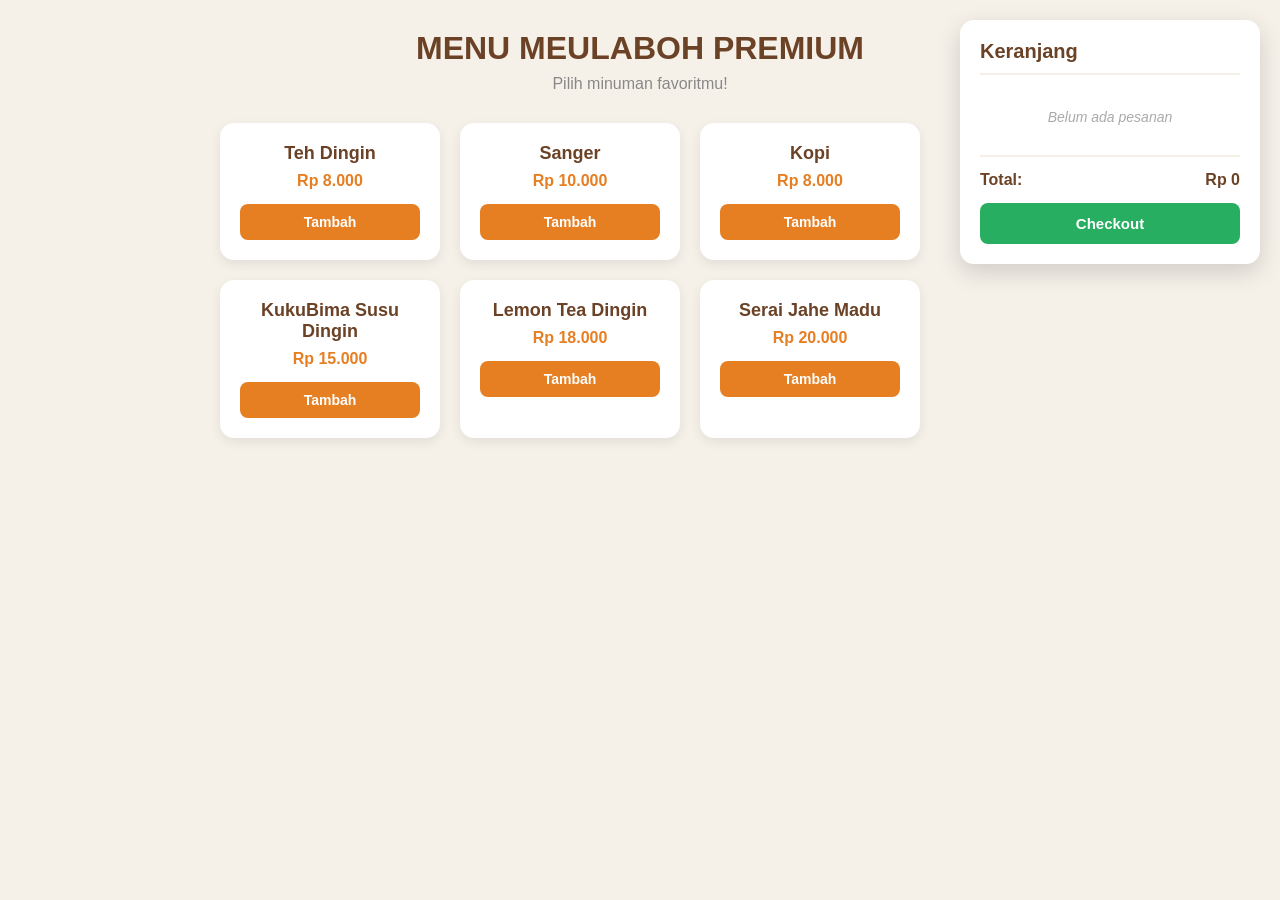
==== index.html @ e0122289 "Update menu title and structure in index.html" ====
<!doctype html>
<html lang="en">
  <head>
    <meta charset="UTF-8" />
    <meta name="viewport" content="width=device-width, initial-scale=1.0" />
    <link rel="stylesheet" href="style.css" />
    <title>Beranda Pemesanan</title>
  </head>
  <body>
    <h1>MENU MEULABOH PREMIUM</h1>
    <p>Pilih minuman favoritmu!</p>

    <!-- Ini kotak besar buat semua minuman -->
    <div id="daftar-menu">
      <!-- Minuman 1 -->
      <div class="kartu-minuman" data-nama="Teh Dingin" data-harga="8000">
        <h3>Teh Dingin</h3>
        <p>Rp 8.000</p>
        <button class="tombol-tambah">Tambah</button>
      </div>

      <!-- Minuman 2 -->
      <div class="kartu-minuman" data-nama="sanger" data-harga="10000">
        <h3>Sanger</h3>
        <p>Rp 10.000</p>
        <button class="tombol-tambah">Tambah</button>
      </div>

      <!-- Minuman 3 -->
      <div class="kartu-minuman" data-nama="Kopi" data-harga="8000">
        <h3>Kopi</h3>
        <p>Rp 8.000</p>
        <button class="tombol-tambah">Tambah</button>
      </div>

      <!-- Minuman 4 -->
      <div
        class="kartu-minuman"
        data-nama="KukuBima Susu Dingin"
        data-harga="15000"
      >
        <h3>KukuBima Susu Dingin</h3>
        <p>Rp 15.000</p>
        <button class="tombol-tambah">Tambah</button>
      </div>

      <!-- Minuman 5 -->
      <div
        class="kartu-minuman"
        data-nama="Lemon Tea Dingin"
        data-harga="18000"
      >
        <h3>Lemon Tea Dingin</h3>
        <p>Rp 18.000</p>
        <button class="tombol-tambah">Tambah</button>
      </div>

      <!-- Minuman 6 -->
      <div class="kartu-minuman" data-nama="Serai Jahe Madu" data-harga="20000">
        <h3>Serai Jahe Madu</h3>
        <p>Rp 20.000</p>
        <button class="tombol-tambah">Tambah</button>
      </div>
    </div>

    <div id="keranjang">
      <h2>Keranjang</h2>
      <div id="isi-keranjang">
        <p class="kosong">Belum ada pesanan</p>
      </div>
      <div id="total-baris">
        <strong>Total:</strong>
        <strong id="total-harga">Rp 0</strong>
      </div>
      <button id="tombol-checkout">Checkout</button>
    </div>

    <!-- ====== MODAL FORM PEMESAN ====== -->
    <div id="modal-pemesan" class="modal-sembunyi">
      <div class="modal-box">
        <h2>📋 Data Pemesan</h2>

        <label>Nama</label>
        <input type="text" id="input-nama" placeholder="Nama kamu" />

        <label>No Meja / Alamat</label>
        <input
          type="text"
          id="input-alamat"
          placeholder="Contoh: Meja 5 / Jl. Merdeka No. 10"
        />

        <label>Catatan (opsional)</label>
        <textarea
          id="input-catatan"
          placeholder="Contoh: esnya dikit"
        ></textarea>

        <p id="pesan-error"></p>

        <div class="modal-tombol">
          <button id="tombol-batal">Batal</button>
          <button id="tombol-kirim">Kirim Pesanan</button>
        </div>
      </div>
    </div>
    <script src="script.js"></script>
  </body>
</html>
---- style.css ----
/* ====== DASAR ====== */
* {
  margin: 0;
  padding: 0;
  box-sizing: border-box;
}

body {
  font-family: 'Segoe UI', Arial, sans-serif;
  background: #f5f0e8;      /* warna krem lembut */
  color: #333;
  padding: 30px 20px;
}

h1 {
  text-align: center;
  color: #6b4226;           /* coklat kopi */
  margin-bottom: 8px;
  font-size: 32px;
}

body > p {
  text-align: center;
  color: #888;
  margin-bottom: 30px;
}

/* ====== KOTAK BESAR MENU ====== */
#daftar-menu {
  display: grid;
  grid-template-columns: repeat(auto-fill, minmax(200px, 1fr));
  gap: 20px;
  max-width: 1000px;
  margin: 0 auto;           /* biar ke tengah */
}

/* ====== KARTU MINUMAN ====== */
.kartu-minuman {
  background: #fff;
  border-radius: 14px;
  padding: 20px;
  text-align: center;
  box-shadow: 0 4px 12px rgba(0, 0, 0, 0.08);
  transition: transform 0.2s, box-shadow 0.2s;
}

.kartu-minuman:hover {
  transform: translateY(-5px);          /* naik dikit pas di-hover */
  box-shadow: 0 8px 20px rgba(0, 0, 0, 0.15);
}

.kartu-minuman h3 {
  color: #6b4226;
  margin-bottom: 8px;
  font-size: 18px;
}

.kartu-minuman p {
  color: #e67e22;           /* oranye harga */
  font-weight: bold;
  font-size: 16px;
  margin-bottom: 14px;
}

/* ====== TOMBOL ====== */
.kartu-minuman button {
  background: #e67e22;
  color: #fff;
  border: none;
  border-radius: 8px;
  padding: 10px 20px;
  font-size: 14px;
  font-weight: bold;
  cursor: pointer;
  transition: background 0.2s;
  width: 100%;
}

.kartu-minuman button:hover {
  background: #d35400;      /* lebih gelap pas di-hover */
}

.kartu-minuman button:active {
  transform: scale(0.97);   /* efek ditekan */
}

/* ====== PANEL KERANJANG ====== */
#keranjang {
  position: fixed;            /* nempel di layar, gak ikut scroll */
  top: 20px;
  right: 20px;
  width: 300px;
  background: #fff;
  border-radius: 14px;
  padding: 20px;
  box-shadow: 0 8px 24px rgba(0, 0, 0, 0.15);
  max-height: 90vh;
  overflow-y: auto;
}

#keranjang h2 {
  color: #6b4226;
  font-size: 20px;
  margin-bottom: 14px;
  border-bottom: 2px solid #f5f0e8;
  padding-bottom: 10px;
}

.kosong {
  color: #aaa;
  font-style: italic;
  text-align: center;
  padding: 20px 0;
  font-size: 14px;
}

.item-keranjang {
  display: flex;
  justify-content: space-between;
  align-items: center;
  padding: 10px 0;
  border-bottom: 1px solid #eee;
  font-size: 14px;
}

.item-keranjang .info {
  flex: 1;
}

.item-keranjang .nama {
  font-weight: bold;
  color: #333;
}

.item-keranjang .harga {
  color: #888;
  font-size: 12px;
}

.item-keranjang .atur {
  display: flex;
  align-items: center;
  gap: 6px;
}

.item-keranjang .atur button {
  width: 24px;
  height: 24px;
  border: none;
  border-radius: 6px;
  background: #f5f0e8;
  color: #6b4226;
  font-weight: bold;
  cursor: pointer;
  font-size: 14px;
}

.item-keranjang .atur button:hover {
  background: #e67e22;
  color: #fff;
}

.item-keranjang .atur span {
  min-width: 18px;
  text-align: center;
  font-weight: bold;
}

#total-baris {
  display: flex;
  justify-content: space-between;
  padding: 14px 0;
  margin-top: 10px;
  border-top: 2px solid #f5f0e8;
  color: #6b4226;
  font-size: 16px;
}

#tombol-checkout {
  width: 100%;
  background: #27ae60;
  color: #fff;
  border: none;
  border-radius: 8px;
  padding: 12px;
  font-size: 15px;
  font-weight: bold;
  cursor: pointer;
  transition: background 0.2s;
}

#tombol-checkout:hover {
  background: #229954;
}

/* Biar menu gak ketutupan keranjang di layar kecil */
@media (max-width: 700px) {
  #keranjang {
    position: static;
    width: 100%;
    margin-top: 30px;
  }
}

/* ====== MODAL FORM PEMESAN ====== */
.modal-sembunyi {
  display: none;         /* default: sembunyi */
}

.modal-muncul {
  display: flex;         /* kalau ada class ini, muncul */
  position: fixed;
  top: 0; left: 0;
  width: 100%; height: 100%;
  background: rgba(0, 0, 0, 0.5);
  justify-content: center;
  align-items: center;
  z-index: 999;
  padding: 20px;
}

.modal-box {
  background: #fff;
  border-radius: 14px;
  padding: 24px;
  width: 100%;
  max-width: 400px;
  max-height: 90vh;
  overflow-y: auto;
}

.modal-box h2 {
  color: #6b4226;
  margin-bottom: 16px;
  font-size: 20px;
}

.modal-box label {
  display: block;
  font-size: 13px;
  font-weight: bold;
  color: #6b4226;
  margin-bottom: 4px;
  margin-top: 12px;
}

.modal-box input,
.modal-box textarea {
  width: 100%;
  padding: 10px;
  border: 1px solid #ddd;
  border-radius: 8px;
  font-size: 14px;
  font-family: inherit;
}

.modal-box input:focus,
.modal-box textarea:focus {
  outline: none;
  border-color: #e67e22;
}

.modal-box textarea {
  resize: vertical;
  min-height: 60px;
}

#pesan-error {
  color: #e74c3c;
  font-size: 13px;
  margin-top: 10px;
  min-height: 18px;
}

.modal-tombol {
  display: flex;
  gap: 10px;
  margin-top: 18px;
}

.modal-tombol button {
  flex: 1;
  padding: 12px;
  border: none;
  border-radius: 8px;
  font-size: 14px;
  font-weight: bold;
  cursor: pointer;
  transition: background 0.2s;
}

#tombol-batal {
  background: #eee;
  color: #666;
}

#tombol-batal:hover {
  background: #ddd;
}

#tombol-kirim {
  background: #27ae60;
  color: #fff;
}

#tombol-kirim:hover {
  background: #229954;
}

@media (min-width: 901px) {
  #daftar-menu {
    margin-right: 340px;   /* Kasih ruang buat keranjang */
    max-width: 700px;      /* Menu-nya jangan terlalu lebar */
  }
}
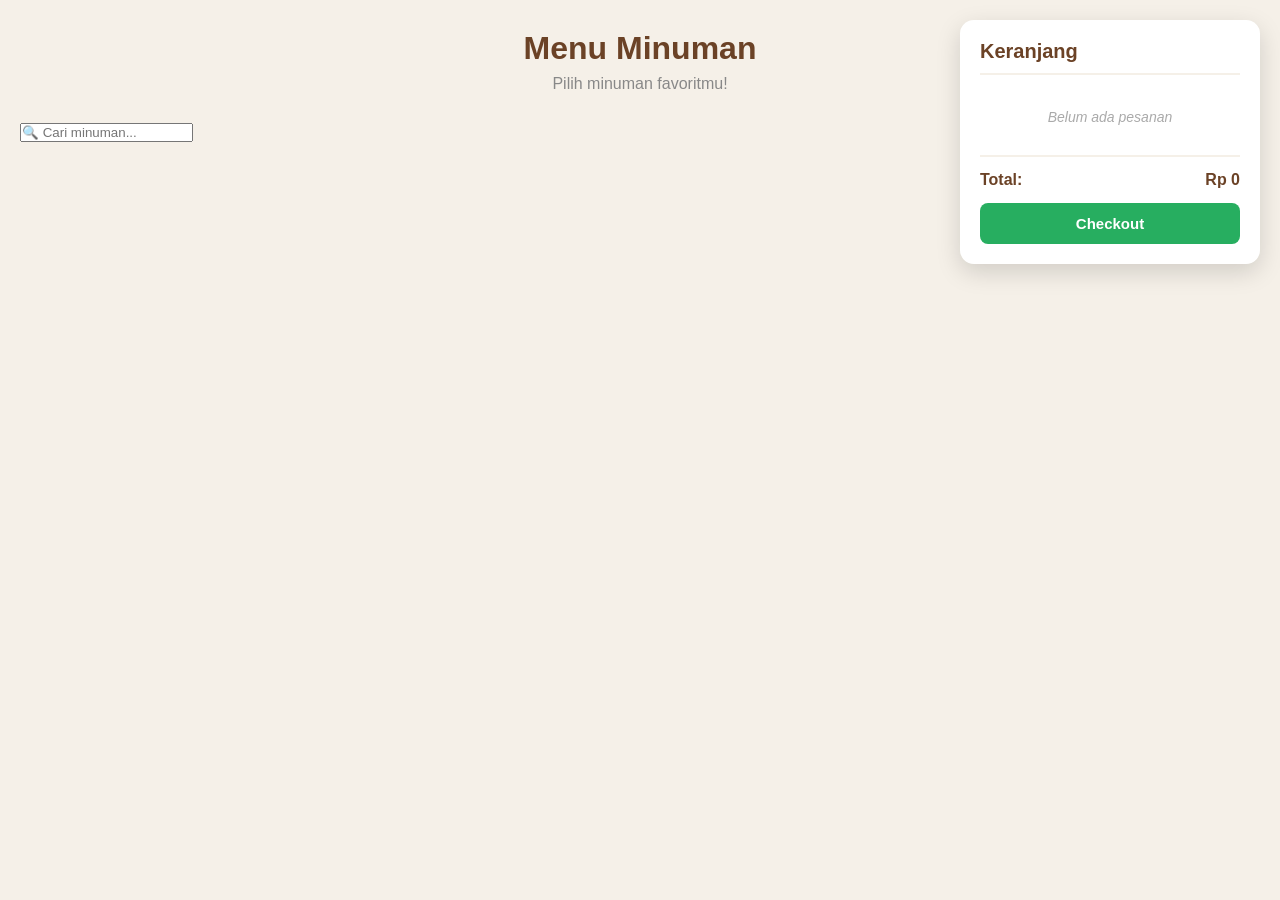
==== commit df525637: "Update index.html" ====
--- a/index.html
+++ b/index.html
@@ -7,61 +7,19 @@
     <title>Beranda Pemesanan</title>
   </head>
   <body>
-    <h1>MENU MEULABOH PREMIUM</h1>
+    <h1>Menu Minuman</h1>
     <p>Pilih minuman favoritmu!</p>
 
-    <!-- Ini kotak besar buat semua minuman -->
-    <div id="daftar-menu">
-      <!-- Minuman 1 -->
-      <div class="kartu-minuman" data-nama="Teh Dingin" data-harga="8000">
-        <h3>Teh Dingin</h3>
-        <p>Rp 8.000</p>
-        <button class="tombol-tambah">Tambah</button>
-      </div>
-
-      <!-- Minuman 2 -->
-      <div class="kartu-minuman" data-nama="sanger" data-harga="10000">
-        <h3>Sanger</h3>
-        <p>Rp 10.000</p>
-        <button class="tombol-tambah">Tambah</button>
-      </div>
-
-      <!-- Minuman 3 -->
-      <div class="kartu-minuman" data-nama="Kopi" data-harga="8000">
-        <h3>Kopi</h3>
-        <p>Rp 8.000</p>
-        <button class="tombol-tambah">Tambah</button>
-      </div>
-
-      <!-- Minuman 4 -->
-      <div
-        class="kartu-minuman"
-        data-nama="KukuBima Susu Dingin"
-        data-harga="15000"
-      >
-        <h3>KukuBima Susu Dingin</h3>
-        <p>Rp 15.000</p>
-        <button class="tombol-tambah">Tambah</button>
-      </div>
-
-      <!-- Minuman 5 -->
-      <div
-        class="kartu-minuman"
-        data-nama="Lemon Tea Dingin"
-        data-harga="18000"
-      >
-        <h3>Lemon Tea Dingin</h3>
-        <p>Rp 18.000</p>
-        <button class="tombol-tambah">Tambah</button>
-      </div>
-
-      <!-- Minuman 6 -->
-      <div class="kartu-minuman" data-nama="Serai Jahe Madu" data-harga="20000">
-        <h3>Serai Jahe Madu</h3>
-        <p>Rp 20.000</p>
-        <button class="tombol-tambah">Tambah</button>
+    <!-- ====== KOLOM PENCARIAN & KATEGORI ====== -->
+    <div id="kontrol-menu">
+      <input type="text" id="input-cari" placeholder="🔍 Cari minuman..." />
+      <div id="tombol-kategori">
+        <!-- Tombol kategori bakal otomatis dibikin sama JavaScript -->
       </div>
     </div>
+
+    <!-- Ini kotak besar buat semua minuman -->
+    <div id="daftar-menu"></div>
 
     <div id="keranjang">
       <h2>Keranjang</h2>
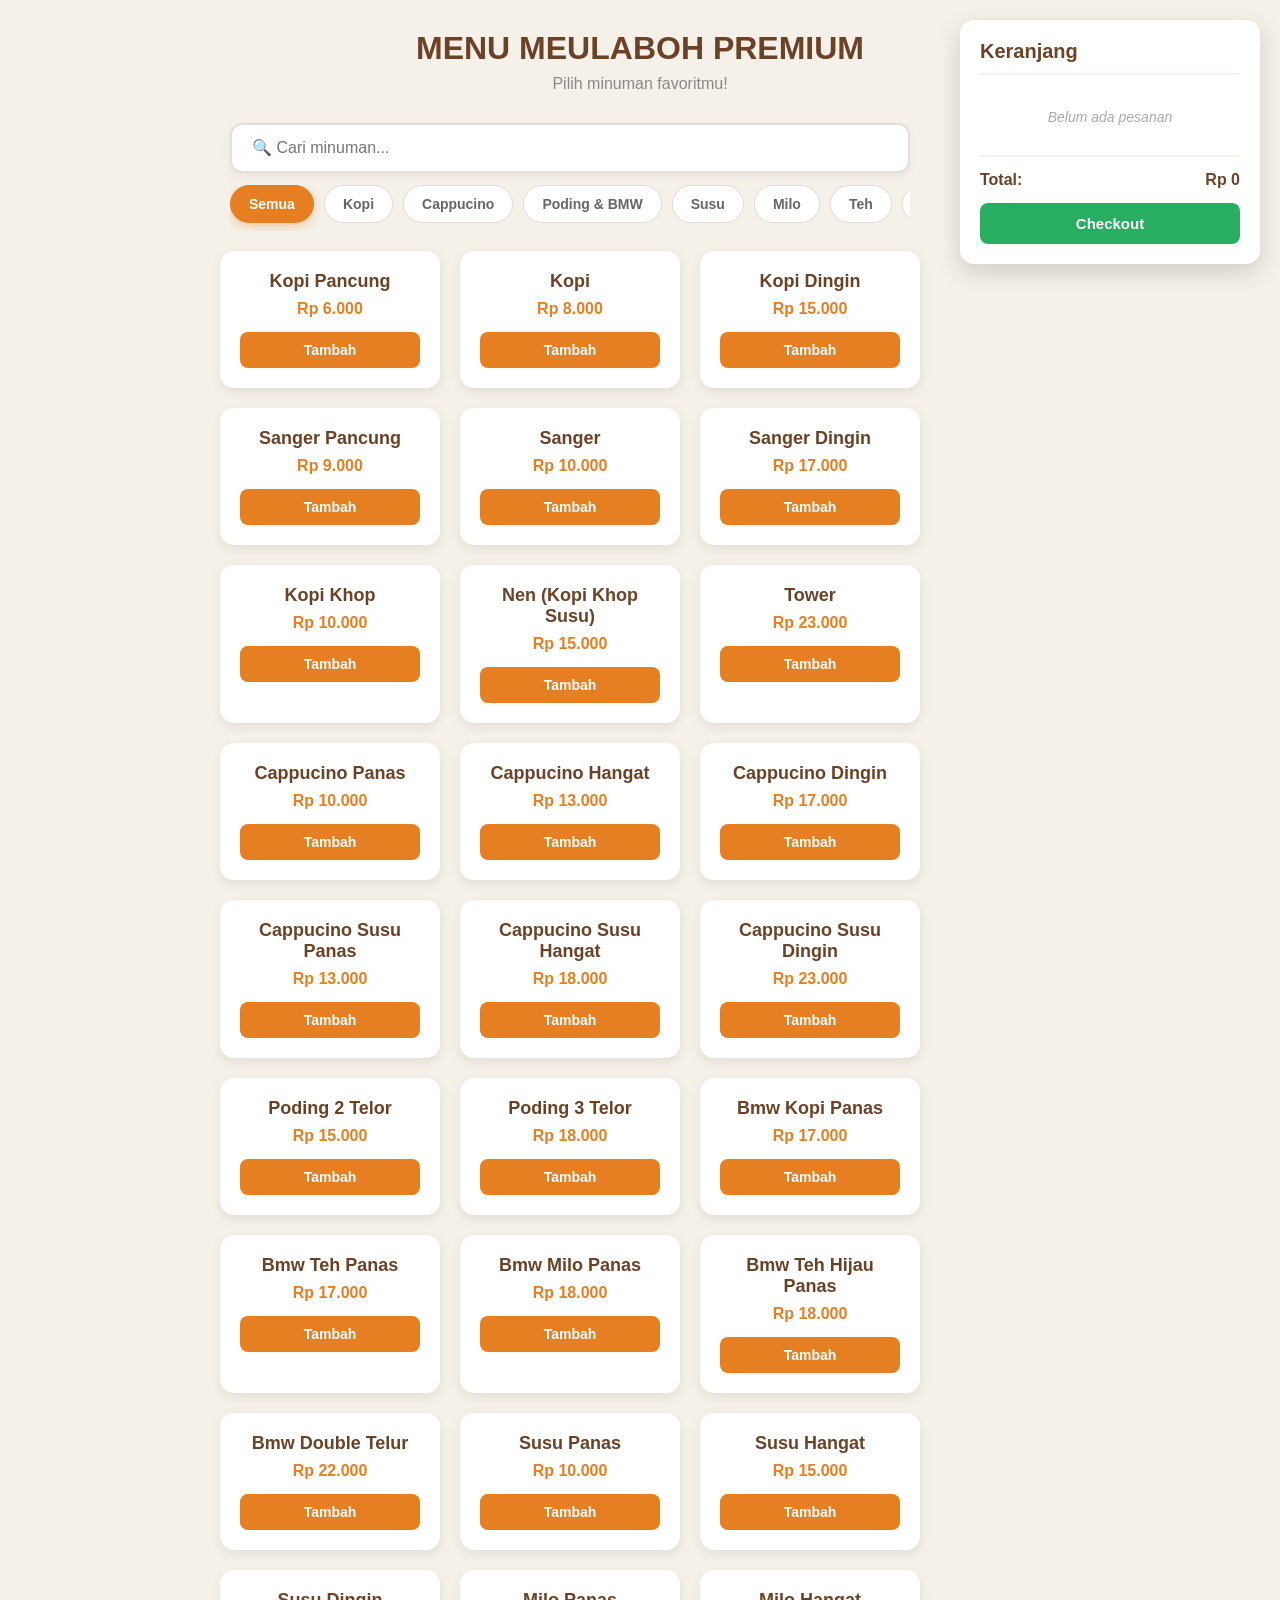
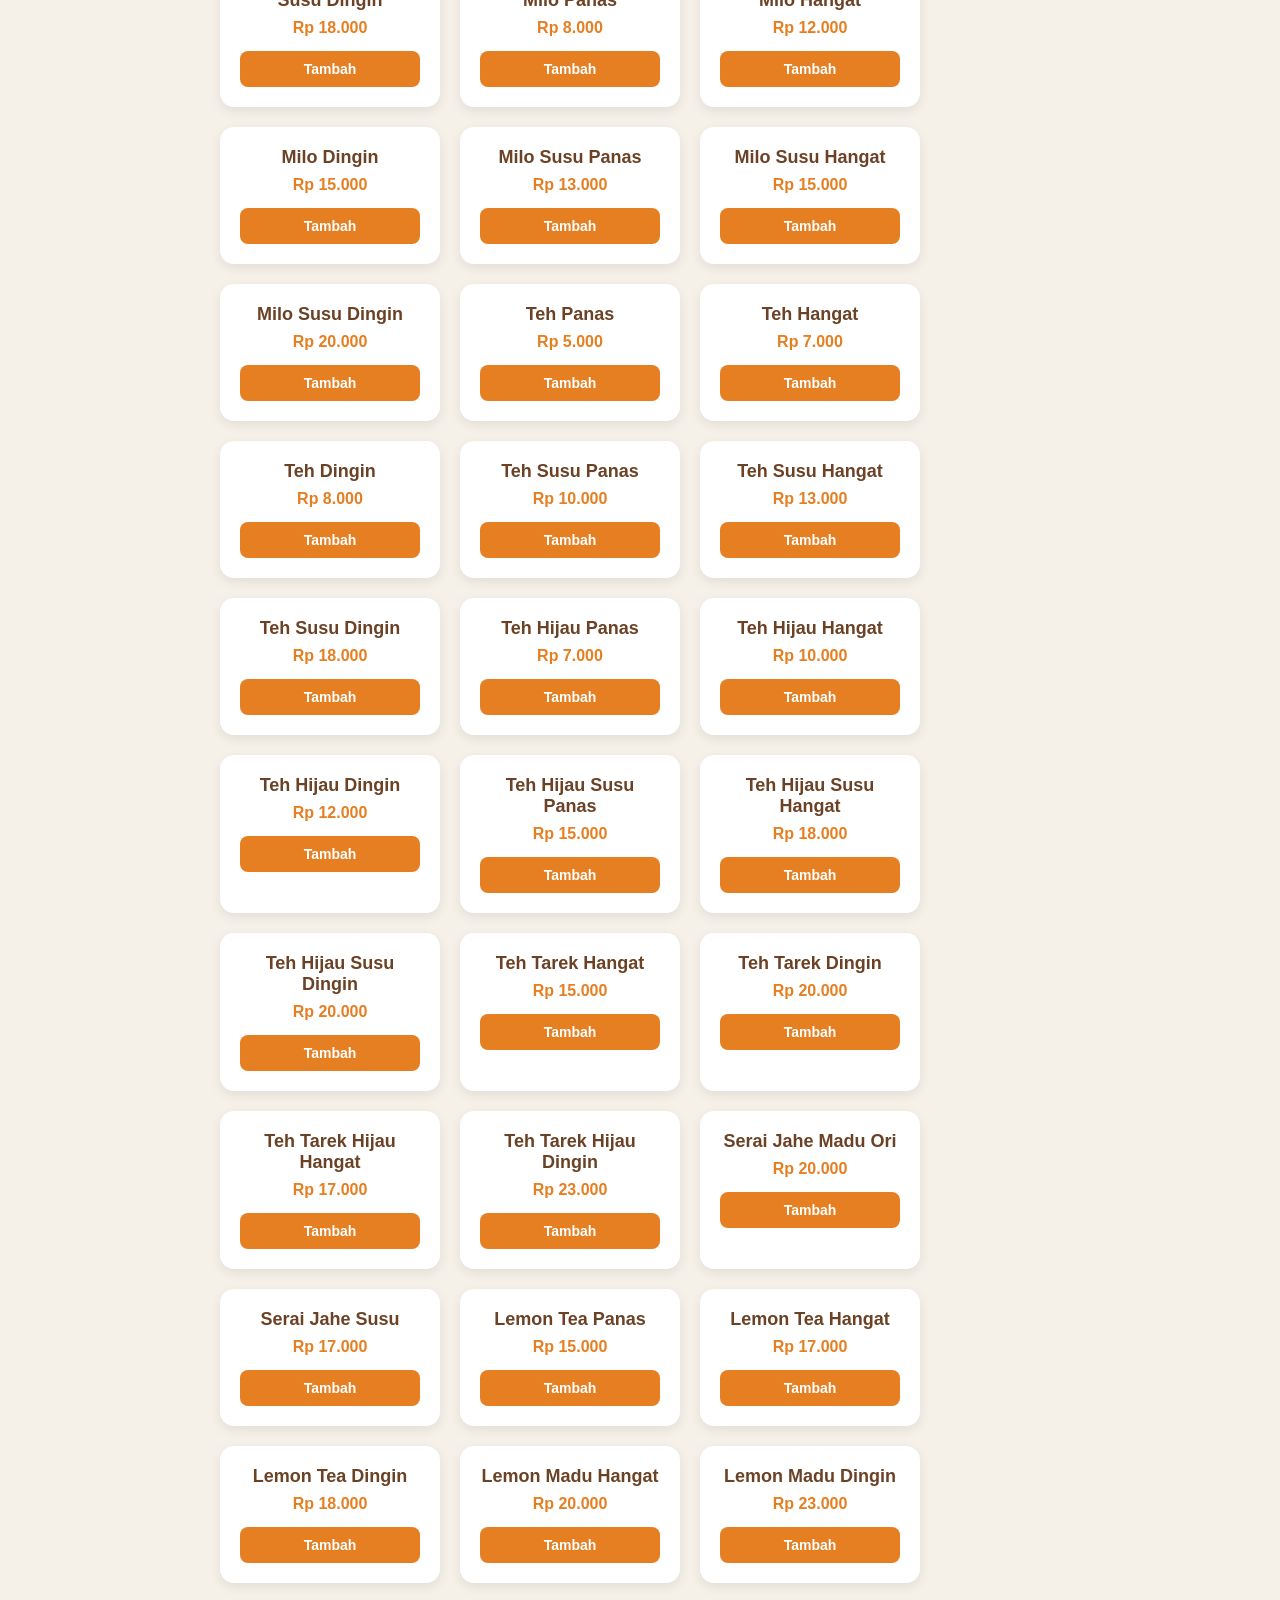
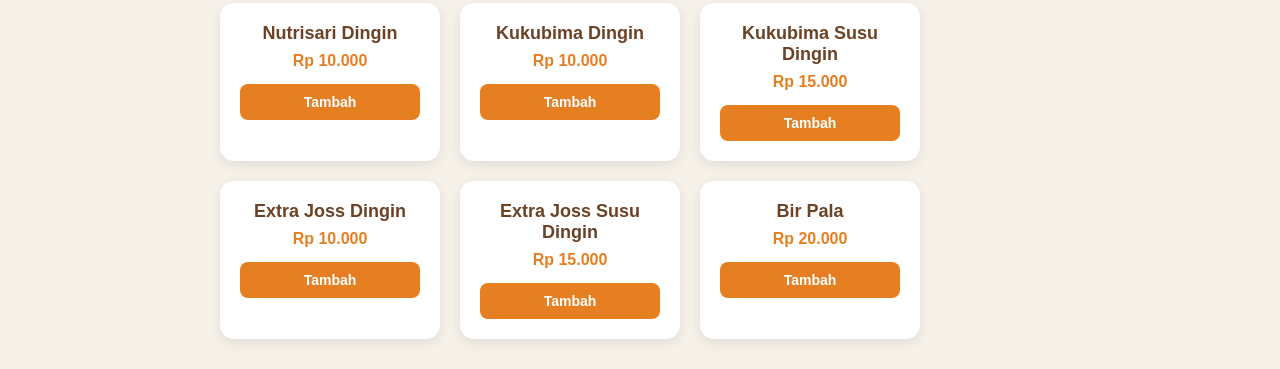
==== commit 9bde13ae: "Update index.html" ====
--- a/index.html
+++ b/index.html
@@ -7,7 +7,7 @@
     <title>Beranda Pemesanan</title>
   </head>
   <body>
-    <h1>Menu Minuman</h1>
+    <h1>MENU MEULABOH PREMIUM</h1>
     <p>Pilih minuman favoritmu!</p>
 
     <!-- ====== KOLOM PENCARIAN & KATEGORI ====== -->
--- a/style.css
+++ b/style.css
@@ -313,3 +313,83 @@
     max-width: 700px;      /* Menu-nya jangan terlalu lebar */
   }
 }
+
+/* ====== KOLOM PENCARIAN & KATEGORI ====== */
+#kontrol-menu {
+  max-width: 700px;
+  margin: 0 auto 20px;
+  display: flex;
+  flex-direction: column;
+  gap: 12px;
+  padding: 0 10px;
+}
+
+#input-cari {
+  width: 100%;
+  padding: 14px 20px;
+  border: 2px solid #e0e0e0;
+  border-radius: 12px;
+  font-size: 16px;
+  font-family: inherit;
+  background: #fff;
+  box-shadow: 0 4px 10px rgba(0, 0, 0, 0.05);
+  transition: all 0.2s;
+  box-sizing: border-box; /* WAJIB! biar padding gak ngerusak lebar */
+}
+
+#input-cari:focus {
+  outline: none;
+  border-color: #e67e22;
+  box-shadow: 0 4px 15px rgba(230, 126, 34, 0.2);
+}
+
+#tombol-kategori {
+  display: flex;
+  gap: 10px;
+  overflow-x: auto; /* biar bisa di-scroll ke samping kalau kepanjangan */
+  padding-bottom: 8px;
+}
+
+/* Bikin scrollbar-nya tipis & cantik */
+#tombol-kategori::-webkit-scrollbar {
+  height: 6px;
+}
+#tombol-kategori::-webkit-scrollbar-thumb {
+  background: #ccc;
+  border-radius: 4px;
+}
+
+.tombol-kategori {
+  white-space: nowrap;
+  padding: 10px 18px;
+  border: 1px solid #ddd;
+  border-radius: 25px;
+  background: #fff;
+  color: #666;
+  font-size: 14px;
+  font-weight: 600;
+  cursor: pointer;
+  transition: all 0.2s;
+}
+
+.tombol-kategori:hover {
+  border-color: #e67e22;
+  color: #e67e22;
+  transform: translateY(-2px);
+}
+
+.tombol-kategori.aktif {
+  background: #e67e22;
+  color: #fff;
+  border-color: #e67e22;
+  box-shadow: 0 4px 10px rgba(230, 126, 34, 0.3);
+}
+
+/* Biar menu & pencarian gak ketutupan keranjang di laptop */
+@media (min-width: 901px) {
+  #kontrol-menu, #daftar-menu {
+    margin-right: 340px;
+    margin-left: auto;
+    max-width: 700px;
+  }
+}
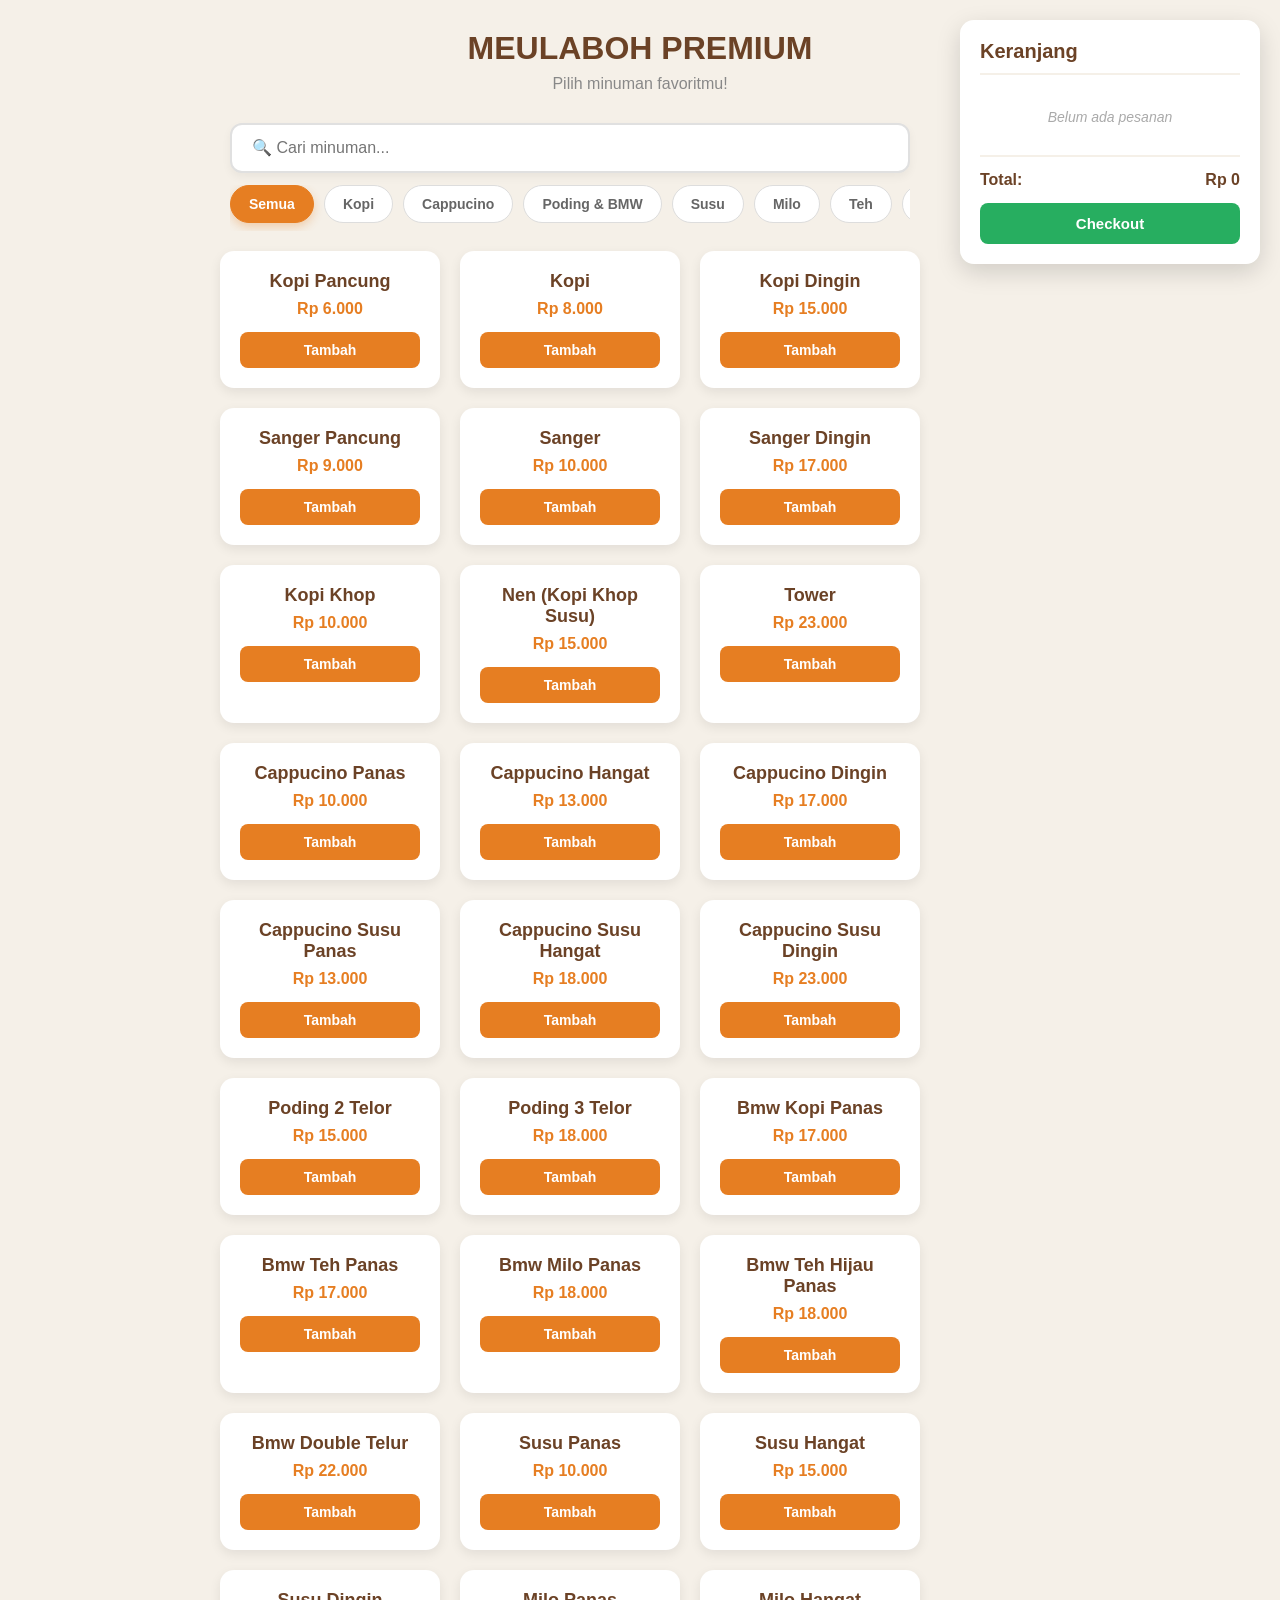
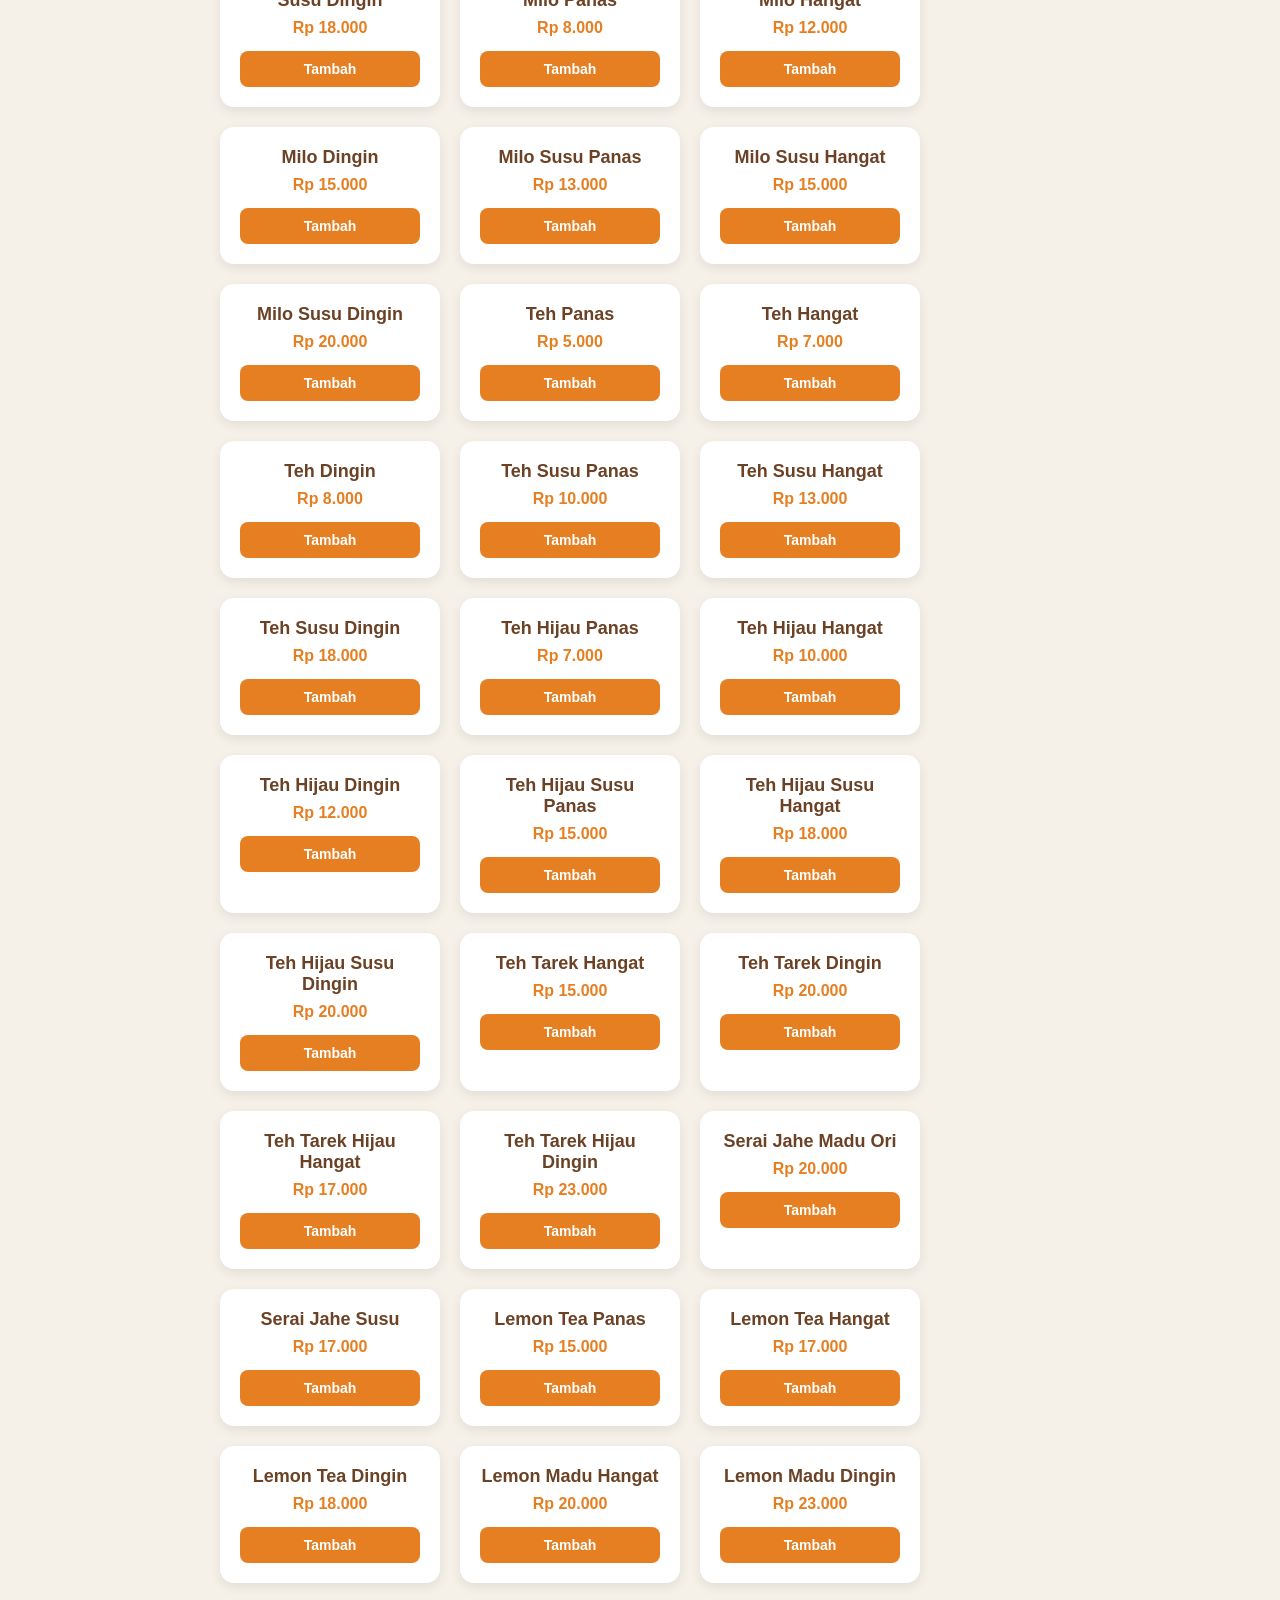
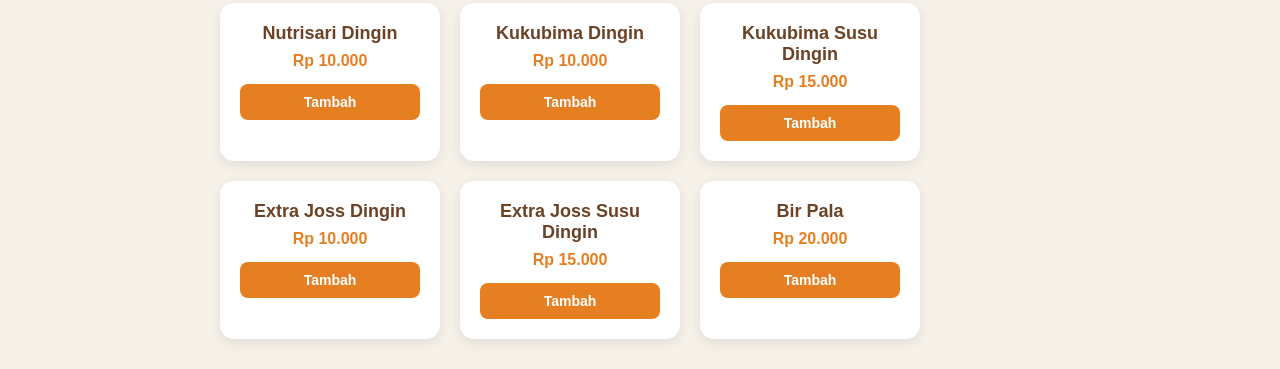
==== commit bb8fed61: "Fix HTML formatting and update headings" ====
--- a/index.html
+++ b/index.html
@@ -7,7 +7,7 @@
     <title>Beranda Pemesanan</title>
   </head>
   <body>
-    <h1>MENU MEULABOH PREMIUM</h1>
+    <h1>MEULABOH PREMIUM</h1>
     <p>Pilih minuman favoritmu!</p>
 
     <!-- ====== KOLOM PENCARIAN & KATEGORI ====== -->
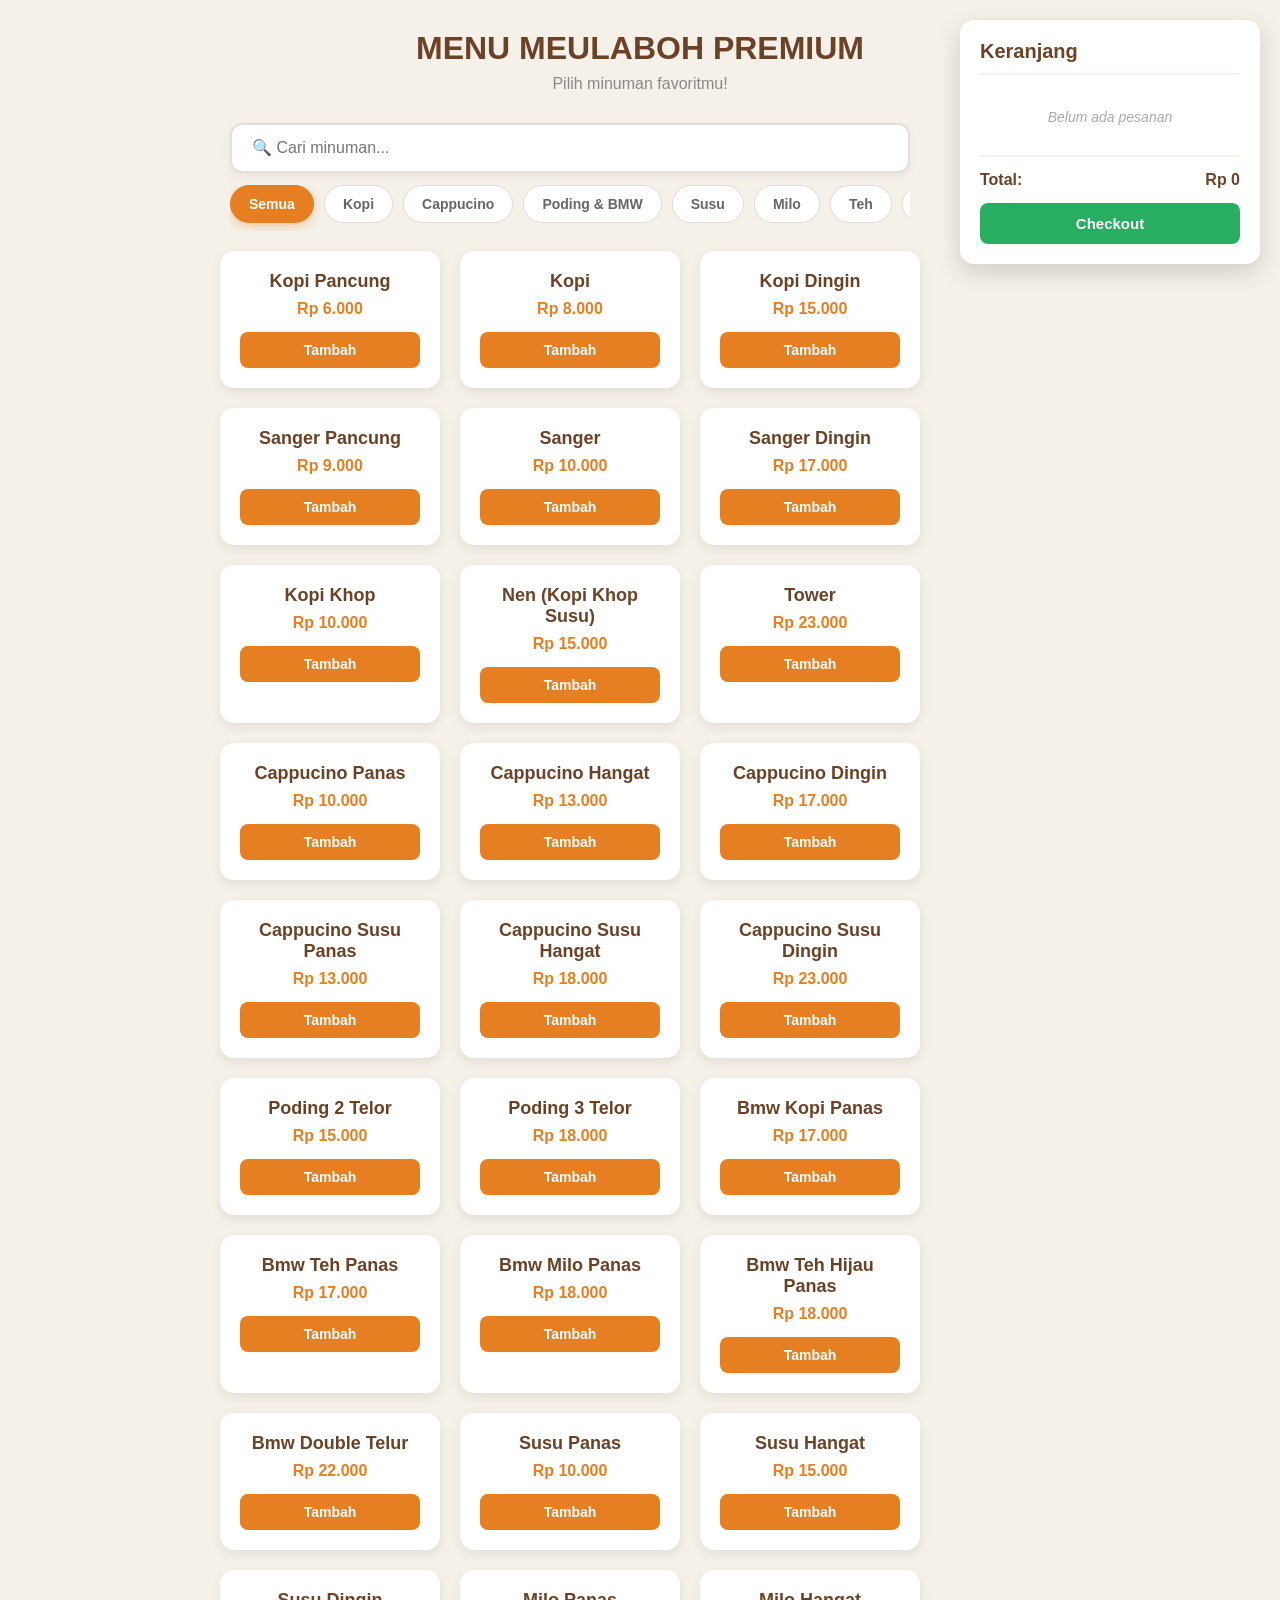
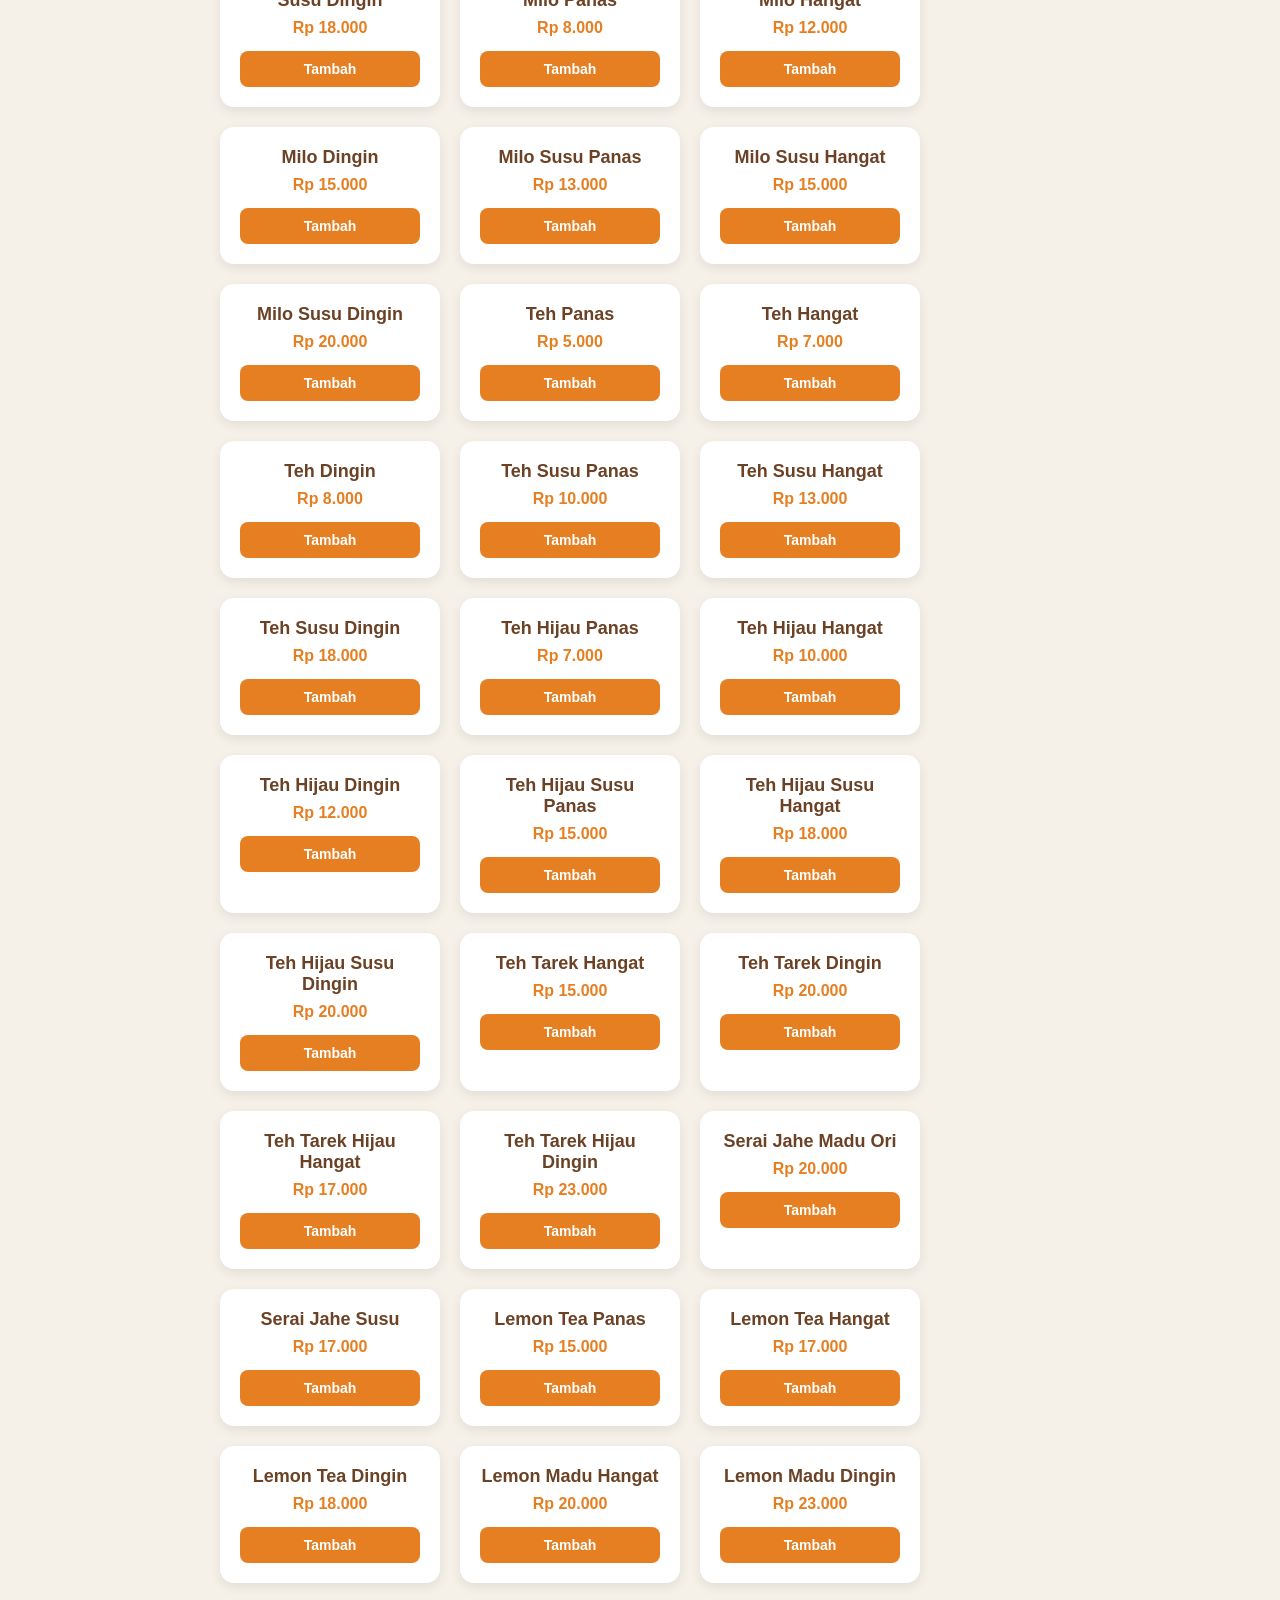
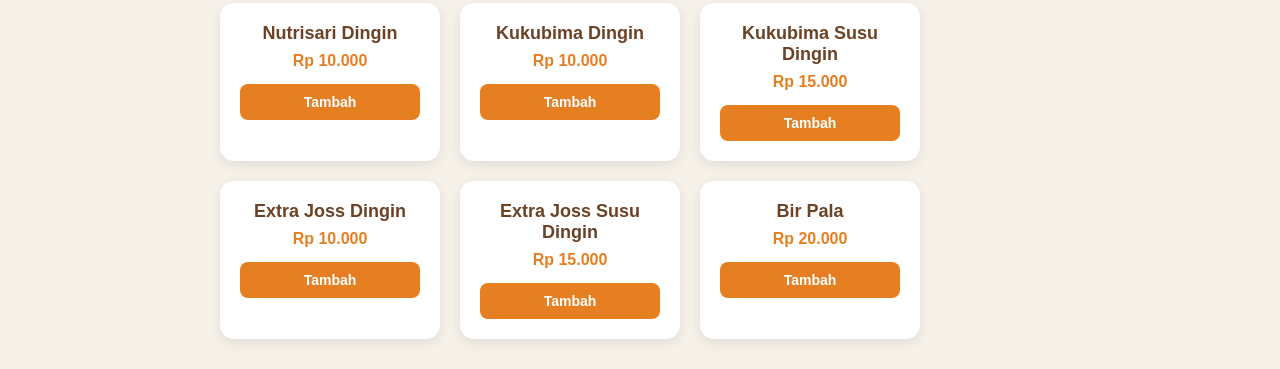
==== commit 195e129f: "Update title and heading in index.html" ====
--- a/index.html
+++ b/index.html
@@ -7,7 +7,7 @@
     <title>Beranda Pemesanan</title>
   </head>
   <body>
-    <h1>MEULABOH PREMIUM</h1>
+    <h1>MENU MEULABOH PREMIUM</h1>
     <p>Pilih minuman favoritmu!</p>
 
     <!-- ====== KOLOM PENCARIAN & KATEGORI ====== -->
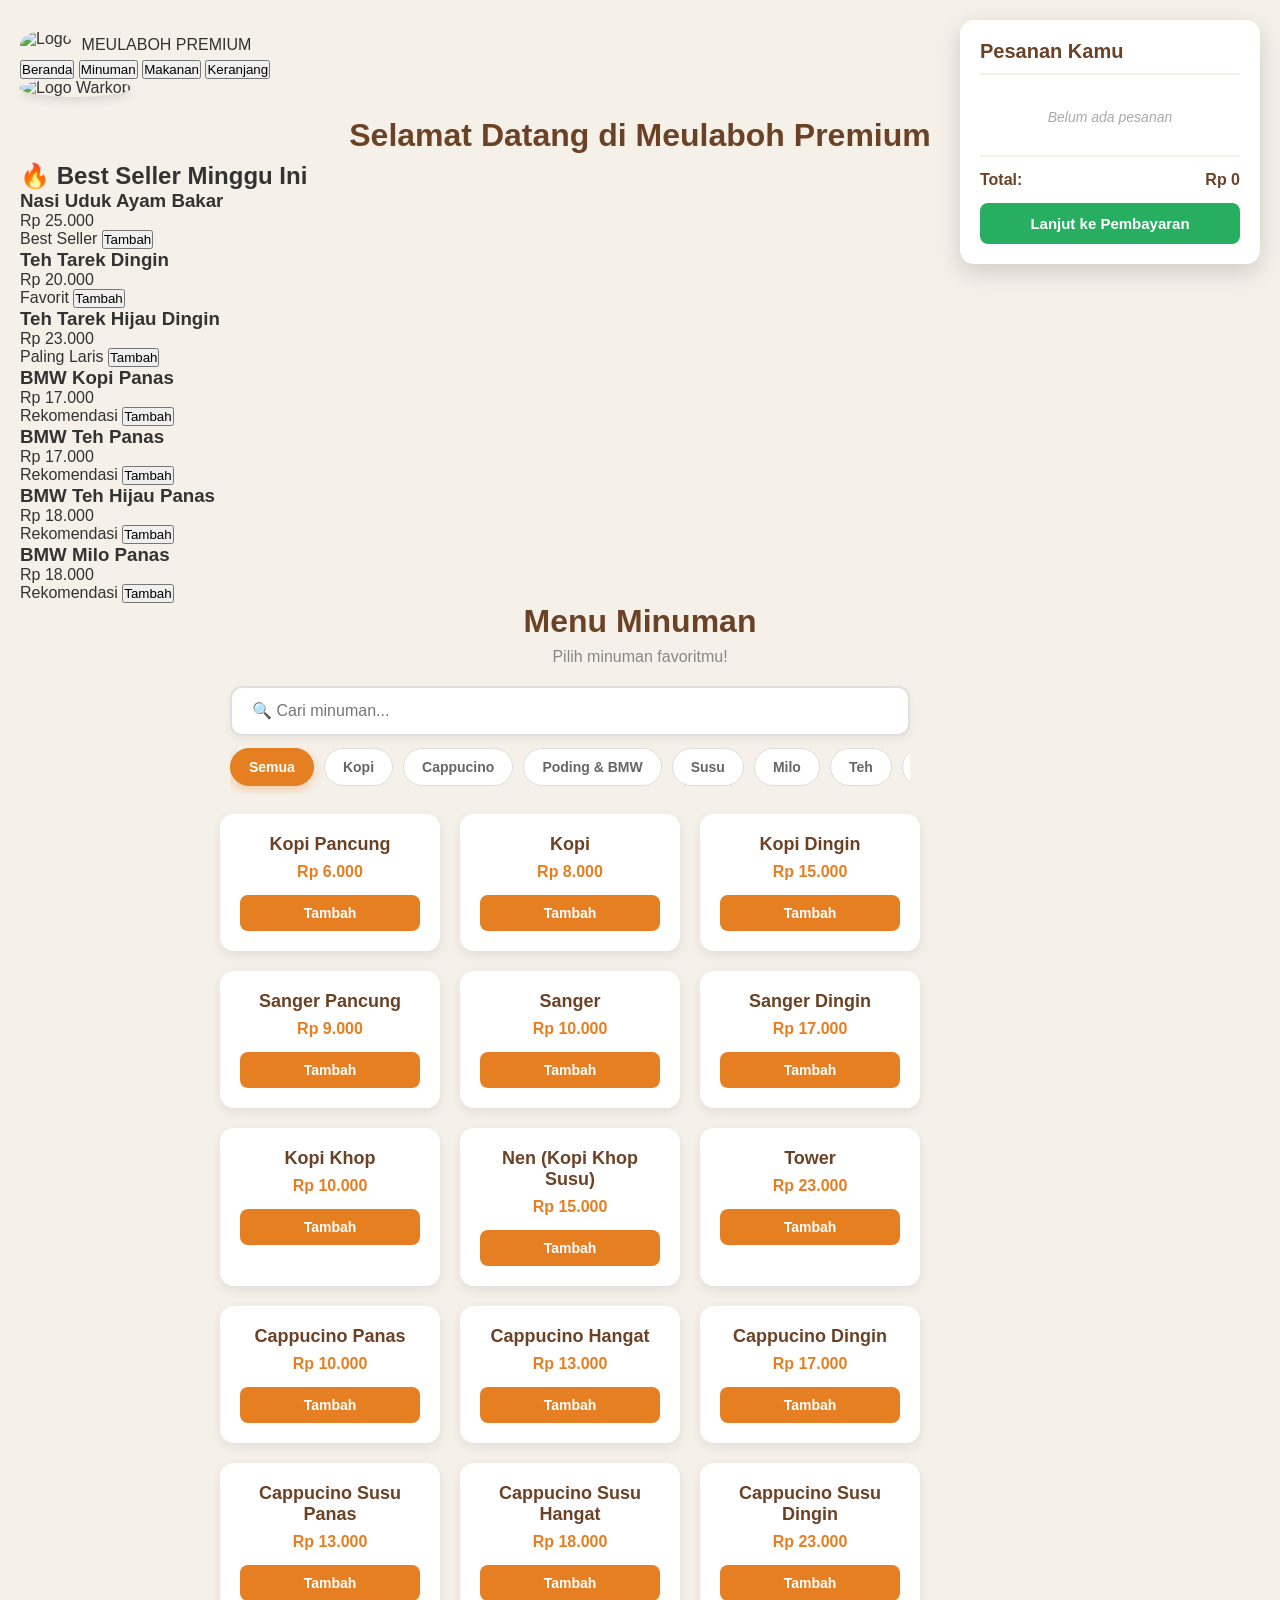
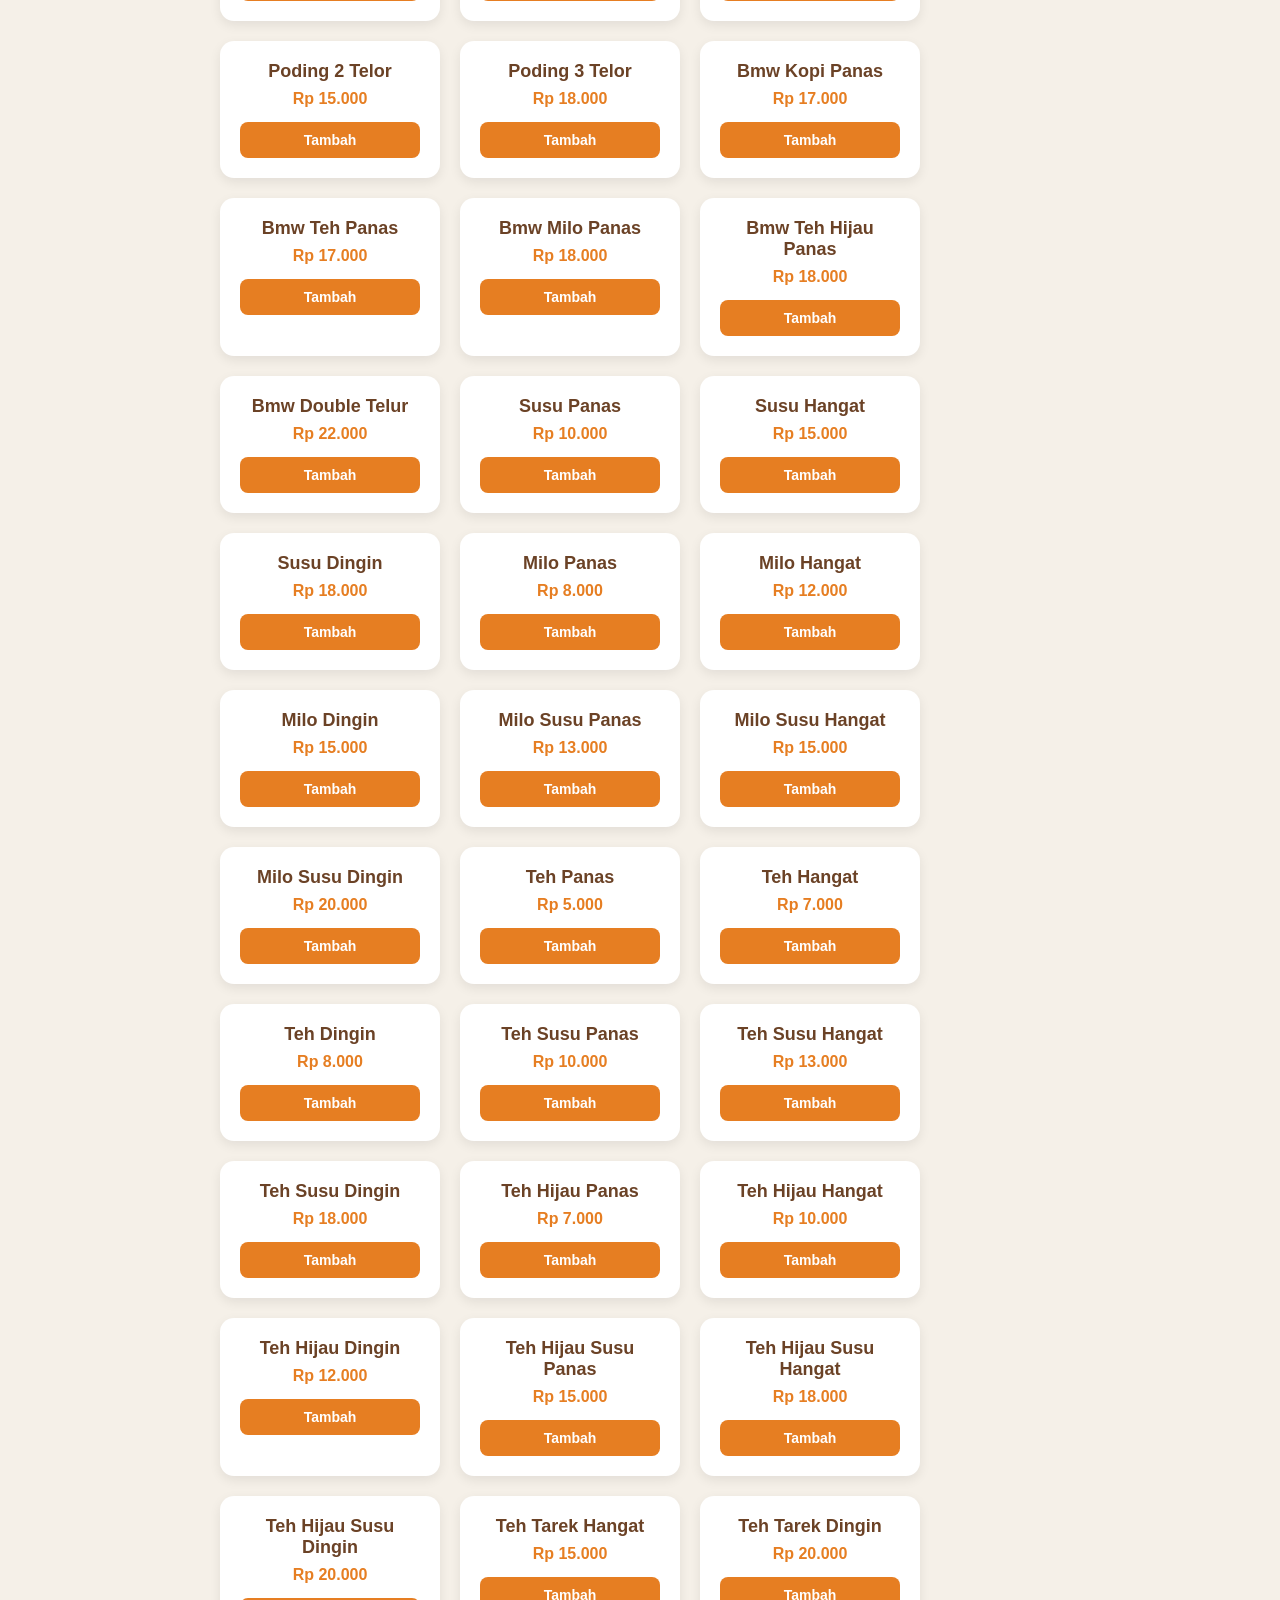
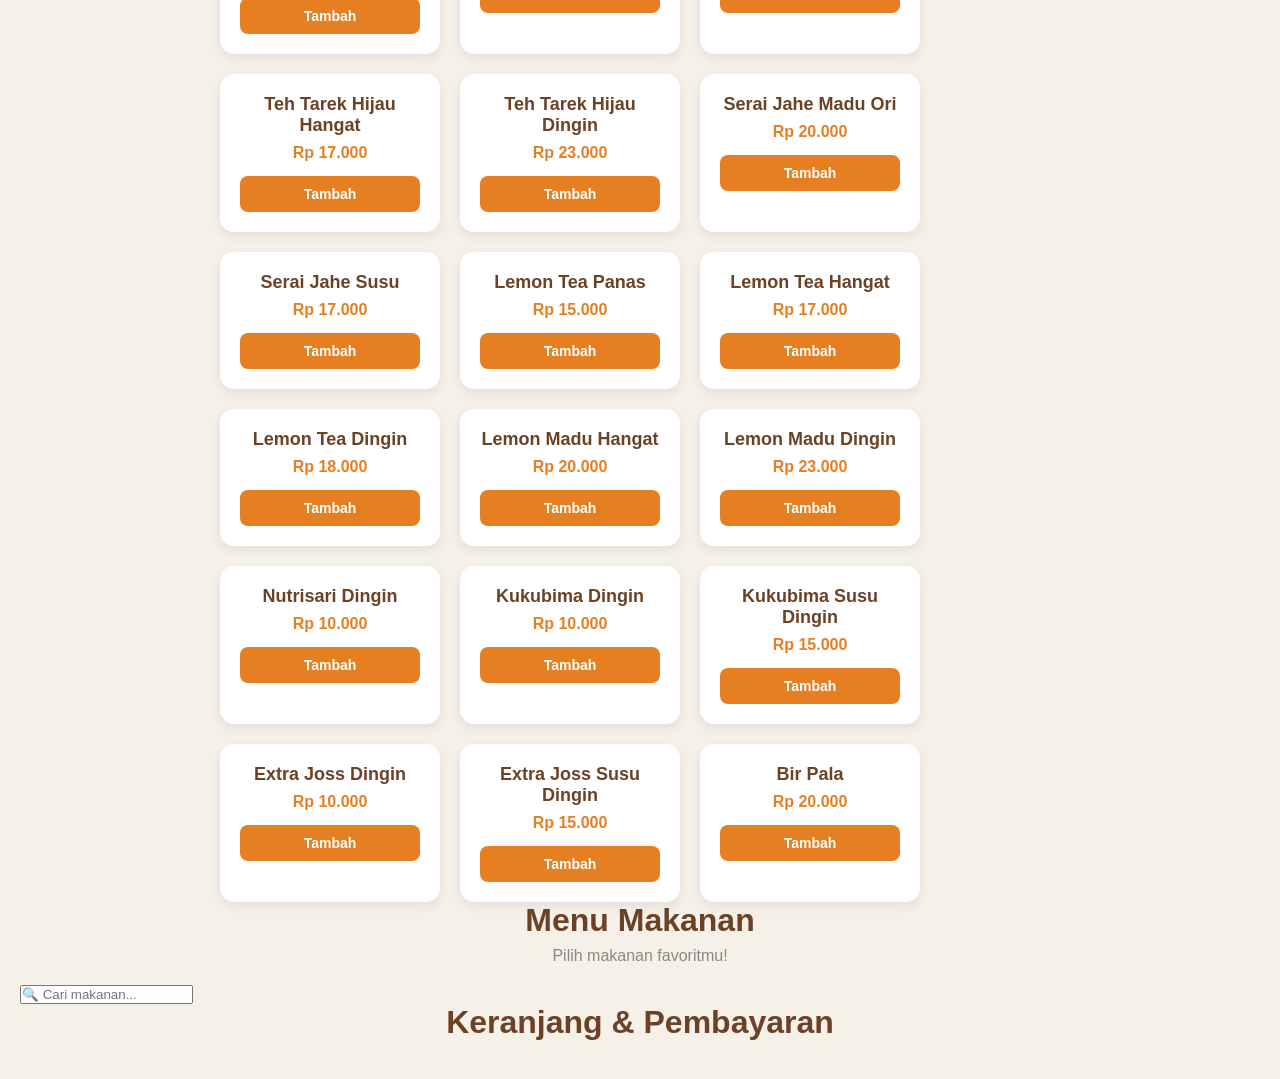
==== commit c721a148: "Revise index.html for Meulaboh Premium menu Updated the HTML structure and content for the Meulaboh " ====
--- a/index.html
+++ b/index.html
@@ -1,37 +1,175 @@
 <!doctype html>
-<html lang="en">
+<html lang="id">
   <head>
     <meta charset="UTF-8" />
     <meta name="viewport" content="width=device-width, initial-scale=1.0" />
+    <title>Meulaboh Premium</title>
     <link rel="stylesheet" href="style.css" />
-    <title>Beranda Pemesanan</title>
   </head>
   <body>
-    <h1>MENU MEULABOH PREMIUM</h1>
-    <p>Pilih minuman favoritmu!</p>
-
-    <!-- ====== KOLOM PENCARIAN & KATEGORI ====== -->
-    <div id="kontrol-menu">
-      <input type="text" id="input-cari" placeholder="🔍 Cari minuman..." />
-      <div id="tombol-kategori">
-        <!-- Tombol kategori bakal otomatis dibikin sama JavaScript -->
-      </div>
-    </div>
-
-    <!-- Ini kotak besar buat semua minuman -->
-    <div id="daftar-menu"></div>
-
-    <div id="keranjang">
-      <h2>Keranjang</h2>
-      <div id="isi-keranjang">
-        <p class="kosong">Belum ada pesanan</p>
-      </div>
-      <div id="total-baris">
-        <strong>Total:</strong>
-        <strong id="total-harga">Rp 0</strong>
-      </div>
-      <button id="tombol-checkout">Checkout</button>
-    </div>
+    <!-- ====== NAVIGASI BAR ====== -->
+    <nav id="navbar">
+      <div
+        class="nav-brand"
+        style="display: flex; align-items: center; gap: 10px"
+      >
+        <img
+          src="logo.jpeg"
+          alt="Logo"
+          style="height: 30px; border-radius: 50%"
+        />
+        MEULABOH PREMIUM
+      </div>
+      <div class="nav-menu">
+        <button class="nav-link aktif" data-target="beranda">Beranda</button>
+        <button class="nav-link" data-target="minuman">Minuman</button>
+        <button class="nav-link" data-target="makanan">Makanan</button>
+        <button class="nav-link" data-target="keranjang">
+          Keranjang
+          <span id="notif-keranjang" class="notif-bubble" style="display: none"
+            >0</span
+          >
+        </button>
+      </div>
+    </nav>
+
+    <main id="konten-utama">
+      <!-- ====== HALAMAN BERANDA ====== -->
+      <section id="halaman-beranda" class="halaman aktif">
+        <div class="hero">
+          <img
+            src="logo.jpeg"
+            alt="Logo Warkop"
+            style="
+              width: 200px;
+              height: 190px;
+              object-fit: cover;
+              border-radius: 50%;
+              margin-bottom: 20px;
+              box-shadow: 0 4px 10px rgba(0, 0, 0, 0.1);
+            "
+          />
+          <h1>Selamat Datang di Meulaboh Premium</h1>
+        </div>
+
+        <div class="section-title">
+          <h2>🔥 Best Seller Minggu Ini</h2>
+        </div>
+
+              <!-- Best Seller Sesuai Permintaan -->
+      <div class="best-seller-grid">
+        
+        <!-- Nasi Uduk Ayam Bakar -->
+        <div class="kartu-best" data-nama="Nasi Uduk Ayam Bakar" data-harga="25000">
+          <h3>Nasi Uduk Ayam Bakar</h3>
+          <p>Rp 25.000</p>
+          <span class="badge">Best Seller</span>
+          <button class="tombol-tambah-best">Tambah</button>
+        </div>
+
+        <!-- Teh Tarek Dingin -->
+        <div class="kartu-best" data-nama="Teh Tarek Dingin" data-harga="20000">
+          <h3>Teh Tarek Dingin</h3>
+          <p>Rp 20.000</p>
+          <span class="badge">Favorit</span>
+          <button class="tombol-tambah-best">Tambah</button>
+        </div>
+
+        <!-- Teh Tarek Hijau Dingin -->
+        <div class="kartu-best" data-nama="Teh Tarek Hijau Dingin" data-harga="23000">
+          <h3>Teh Tarek Hijau Dingin</h3>
+          <p>Rp 23.000</p>
+          <span class="badge">Paling Laris</span>
+          <button class="tombol-tambah-best">Tambah</button>
+        </div>
+
+        <!-- BMW Kopi Panas -->
+        <div class="kartu-best" data-nama="Bmw Kopi Panas" data-harga="17000">
+          <h3>BMW Kopi Panas</h3>
+          <p>Rp 17.000</p>
+          <span class="badge">Rekomendasi</span>
+          <button class="tombol-tambah-best">Tambah</button>
+        </div>
+
+        <!-- BMW Teh Panas -->
+        <div class="kartu-best" data-nama="Bmw Teh Panas" data-harga="17000">
+          <h3>BMW Teh Panas</h3>
+          <p>Rp 17.000</p>
+          <span class="badge">Rekomendasi</span>
+          <button class="tombol-tambah-best">Tambah</button>
+        </div>
+
+        <!-- BMW Teh Hijau Panas -->
+        <div class="kartu-best" data-nama="Bmw Teh Hijau Panas" data-harga="18000">
+          <h3>BMW Teh Hijau Panas</h3>
+          <p>Rp 18.000</p>
+          <span class="badge">Rekomendasi</span>
+          <button class="tombol-tambah-best">Tambah</button>
+        </div>
+
+        <!-- BMW Milo Panas -->
+        <div class="kartu-best" data-nama="Bmw Milo Panas" data-harga="18000">
+          <h3>BMW Milo Panas</h3>
+          <p>Rp 18.000</p>
+          <span class="badge">Rekomendasi</span>
+          <button class="tombol-tambah-best">Tambah</button>
+        </div>
+
+      </div>
+
+      <!-- ====== HALAMAN MINUMAN ====== -->
+      <section id="halaman-minuman" class="halaman">
+        <h1>Menu Minuman</h1>
+        <p style="text-align: center; color: #888; margin-bottom: 20px">
+          Pilih minuman favoritmu!
+        </p>
+
+        <div id="kontrol-menu">
+          <input type="text" id="input-cari" placeholder="🔍 Cari minuman..." />
+          <div id="tombol-kategori"></div>
+        </div>
+
+        <div id="daftar-menu"></div>
+      </section>
+
+      <!-- ====== HALAMAN MAKANAN ====== -->
+      <section id="halaman-makanan" class="halaman">
+        <h1>Menu Makanan</h1>
+        <p style="text-align: center; color: #888; margin-bottom: 20px">
+          Pilih makanan favoritmu!
+        </p>
+
+        <div id="kontrol-makanan">
+          <input
+            type="text"
+            id="input-cari-makanan"
+            placeholder="🔍 Cari makanan..."
+          />
+          <div id="tombol-kategori-makanan"></div>
+        </div>
+
+        <!-- Wadah daftar makanan -->
+        <div id="daftar-makanan"></div>
+      </section>
+
+      <!-- ====== HALAMAN KERANJANG ====== -->
+      <section id="halaman-keranjang" class="halaman">
+        <h1>Keranjang & Pembayaran</h1>
+
+        <!-- Panel keranjang lama dipindah ke sini -->
+        <div id="keranjang">
+          <h2>Pesanan Kamu</h2>
+          <div id="isi-keranjang">
+            <p class="kosong">Belum ada pesanan</p>
+          </div>
+          <div id="total-baris">
+            <strong>Total:</strong>
+            <strong id="total-harga">Rp 0</strong>
+          </div>
+          <button id="tombol-checkout">Lanjut ke Pembayaran</button>
+        </div>
+      </section>
+    </main>
 
     <!-- ====== MODAL FORM PEMESAN ====== -->
     <div id="modal-pemesan" class="modal-sembunyi">
@@ -62,6 +200,18 @@
         </div>
       </div>
     </div>
+
+    <!-- ====== MODAL STRUK ====== -->
+    <div id="modal-struk" class="modal-sembunyi">
+      <div class="struk-box">
+        <div id="isi-struk"></div>
+        <div class="struk-tombol">
+          <button id="tombol-tutup-struk">Tutup</button>
+          <button id="tombol-print">🖨️ Cetak Struk</button>
+        </div>
+      </div>
+    </div>
+
     <script src="script.js"></script>
   </body>
 </html>
--- a/style.css
+++ b/style.css
@@ -393,3 +393,132 @@
     max-width: 700px;
   }
 }
+
+/* ====== MODAL STRUK ====== */
+.struk-box {
+  background: #fff;
+  border-radius: 14px;
+  padding: 24px;
+  width: 100%;
+  max-width: 380px;
+  max-height: 90vh;
+  overflow-y: auto;
+}
+
+#isi-struk {
+  font-family: 'Courier New', monospace;   /* font ala struk kasir */
+  color: #000;
+  font-size: 13px;
+  line-height: 1.5;
+}
+
+#isi-struk .header-struk {
+  text-align: center;
+  margin-bottom: 12px;
+}
+
+#isi-struk .header-struk h2 {
+  font-size: 18px;
+  margin-bottom: 4px;
+  letter-spacing: 1px;
+}
+
+#isi-struk .header-struk p {
+  font-size: 11px;
+  color: #555;
+}
+
+#isi-struk .garis {
+  border-top: 1px dashed #999;
+  margin: 10px 0;
+}
+
+#isi-struk .info-pemesan p {
+  margin: 2px 0;
+}
+
+#isi-struk .item-struk {
+  display: flex;
+  justify-content: space-between;
+  margin: 4px 0;
+}
+
+#isi-struk .item-struk .nama-item {
+  flex: 1;
+}
+
+#isi-struk .item-struk .harga-item {
+  text-align: right;
+  white-space: nowrap;
+}
+
+#isi-struk .total-baris {
+  display: flex;
+  justify-content: space-between;
+  font-weight: bold;
+  font-size: 15px;
+  margin-top: 8px;
+}
+
+#isi-struk .footer-struk {
+  text-align: center;
+  margin-top: 14px;
+  font-size: 11px;
+  color: #555;
+}
+
+.struk-tombol {
+  display: flex;
+  gap: 10px;
+  margin-top: 18px;
+}
+
+.struk-tombol button {
+  flex: 1;
+  padding: 12px;
+  border: none;
+  border-radius: 8px;
+  font-size: 14px;
+  font-weight: bold;
+  cursor: pointer;
+  transition: background 0.2s;
+}
+
+#tombol-tutup-struk {
+  background: #eee;
+  color: #666;
+}
+
+#tombol-tutup-struk:hover {
+  background: #ddd;
+}
+
+#tombol-print {
+  background: #e67e22;
+  color: #fff;
+}
+
+#tombol-print:hover {
+  background: #d35400;
+}
+
+/* ====== PENGATURAN PAS DI-PRINT ====== */
+@media print {
+  body * {
+    visibility: hidden;      /* sembunyiin semua */
+  }
+  #modal-struk, #modal-struk * {
+    visibility: visible;     /* kecuali struknya */
+  }
+  #modal-struk {
+    position: absolute;
+    top: 0;
+    left: 0;
+    width: 100%;
+    background: #fff;
+    display: block !important;
+  }
+  .struk-tombol {
+    display: none;           /* tombolnya gak usah ke-print */
+  }
+}
